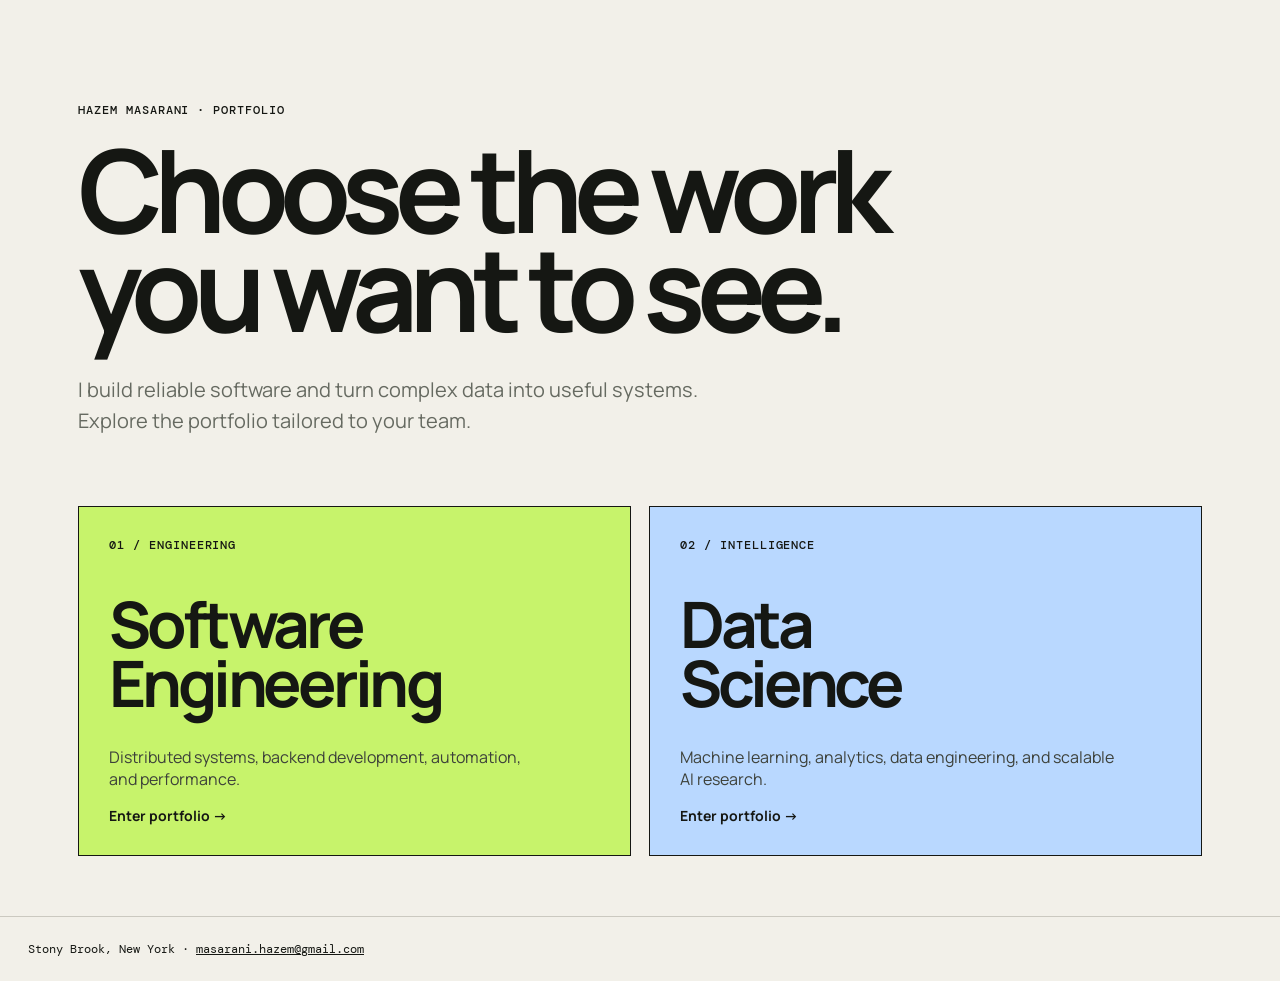
==== index.html @ bd85da00 "Build role-specific portfolio sites and resumes" ====
<!doctype html><html lang="en"><head><meta charset="UTF-8"><meta name="viewport" content="width=device-width,initial-scale=1"><meta name="description" content="Hazem Masarani — software engineer and data scientist."><title>Hazem Masarani</title><link rel="stylesheet" href="assets/site.css"></head><body class="gateway"><main><p class="eyebrow">HAZEM MASARANI · PORTFOLIO</p><h1>Choose the work<br>you want to see.</h1><p class="lede">I build reliable software and turn complex data into useful systems. Explore the portfolio tailored to your team.</p><div class="paths"><a class="path" href="software/"><span>01 / ENGINEERING</span><h2>Software<br>Engineering</h2><p>Distributed systems, backend development, automation, and performance.</p><b>Enter portfolio →</b></a><a class="path data" href="data-science/"><span>02 / INTELLIGENCE</span><h2>Data<br>Science</h2><p>Machine learning, analytics, data engineering, and scalable AI research.</p><b>Enter portfolio →</b></a></div></main><footer>Stony Brook, New York · <a href="mailto:masarani.hazem@gmail.com">masarani.hazem@gmail.com</a></footer></body></html>
---- assets/site.css ----
@import url('https://fonts.googleapis.com/css2?family=DM+Mono:wght@400;500&family=Manrope:wght@400;500;600;700;800&display=swap');
:root{--ink:#151713;--paper:#f2f0e9;--lime:#c7f36b;--muted:#666a61;--line:#cbc9c0;--blue:#b9d8ff}*{box-sizing:border-box}html{scroll-behavior:smooth}body{margin:0;background:var(--paper);color:var(--ink);font-family:Manrope,Arial,sans-serif}a{color:inherit}.gateway main{max-width:1180px;margin:auto;padding:7vw 28px 60px}.eyebrow,.kicker,.label,.path span,.nav,.meta{font:500 12px DM Mono,monospace;letter-spacing:.08em;text-transform:uppercase}.gateway h1{font-size:clamp(54px,9vw,130px);line-height:.86;letter-spacing:-.075em;margin:22px 0 36px;max-width:1000px}.lede{font-size:20px;line-height:1.55;max-width:640px;color:var(--muted)}.paths{display:grid;grid-template-columns:1fr 1fr;gap:18px;margin-top:70px}.path{position:relative;text-decoration:none;border:1px solid var(--ink);padding:30px;min-height:330px;display:flex;flex-direction:column;transition:.25s}.path:first-child{background:var(--lime)}.path.data{background:var(--blue)}.path:hover{transform:translateY(-7px);box-shadow:8px 8px 0 var(--ink)}.path h2{font-size:clamp(38px,5vw,68px);line-height:.92;letter-spacing:-.06em;margin:42px 0 18px}.path p{max-width:440px;color:#3d413a}.path b{margin-top:auto;font-size:14px}.gateway footer{padding:24px 28px;border-top:1px solid var(--line);font:12px DM Mono,monospace}
.portfolio{--accent:var(--lime)}.portfolio.ds{--accent:var(--blue)}.nav{position:sticky;top:0;z-index:10;background:rgba(242,240,233,.93);backdrop-filter:blur(12px);display:flex;align-items:center;justify-content:space-between;padding:17px max(24px,4vw);border-bottom:1px solid var(--line)}.nav a{text-decoration:none}.nav-links{display:flex;gap:26px}.nav .brand{font-weight:500}.pill{background:var(--ink);color:white;padding:11px 15px}.hero{padding:clamp(60px,9vw,130px) max(24px,6vw) 70px;min-height:83vh;display:flex;flex-direction:column;justify-content:space-between}.hero h1{font-size:clamp(58px,10vw,148px);line-height:.82;letter-spacing:-.078em;margin:32px 0}.hero h1 em{font-style:normal;background:var(--accent);padding:0 .08em}.hero-bottom{display:grid;grid-template-columns:1.5fr 1fr;gap:50px;align-items:end}.hero-copy{font-size:clamp(19px,2vw,27px);line-height:1.45;max-width:760px}.availability{justify-self:end;border-left:3px solid var(--accent);padding-left:16px;color:var(--muted);max-width:290px}.section{padding:100px max(24px,6vw);border-top:1px solid var(--line)}.section-head{display:grid;grid-template-columns:1fr 3fr;margin-bottom:55px}.section h2{font-size:clamp(40px,6vw,80px);line-height:.95;letter-spacing:-.06em;margin:0}.project-grid{display:grid;grid-template-columns:repeat(12,1fr);gap:18px}.card{border:1px solid var(--ink);padding:28px;min-height:330px;grid-column:span 6;display:flex;flex-direction:column;background:#f8f7f2}.card.wide{grid-column:span 8}.card.small{grid-column:span 4}.card:hover{background:var(--accent)}.card h3{font-size:30px;line-height:1.05;letter-spacing:-.035em;margin:35px 0 16px}.card p{color:#50534d;line-height:1.6}.tags{display:flex;flex-wrap:wrap;gap:8px;margin-top:auto}.tags span{font:11px DM Mono;border:1px solid;padding:6px 8px}.card-link{text-decoration:none}.timeline{max-width:950px;margin-left:auto}.role{display:grid;grid-template-columns:180px 1fr;gap:25px;padding:30px 0;border-top:1px solid var(--line)}.role h3{font-size:25px;margin:0 0 5px}.role p{color:var(--muted);line-height:1.6}.skills{display:flex;flex-wrap:wrap;gap:10px;max-width:1000px;margin-left:auto}.skills span{border:1px solid;padding:12px 15px;font:13px DM Mono}.paper{background:var(--ink);color:white}.paper .paper-box{border:1px solid #555;padding:clamp(25px,5vw,70px);max-width:1100px;margin-left:auto}.paper h2{max-width:900px}.paper p{color:#b8bbb4;max-width:760px;line-height:1.7}.paper a{display:inline-block;margin-top:25px;background:var(--accent);color:var(--ink);padding:14px 18px;text-decoration:none;font-weight:700}.contact{background:var(--accent);text-align:center}.contact h2{font-size:clamp(50px,9vw,120px);margin-bottom:35px}.contact-links{display:flex;justify-content:center;flex-wrap:wrap;gap:12px}.contact-links a{border:1px solid;padding:12px 17px;text-decoration:none;font:13px DM Mono}.site-foot{display:flex;justify-content:space-between;padding:25px max(24px,6vw);font:11px DM Mono}.menu{display:none}@media(max-width:760px){.paths{grid-template-columns:1fr}.nav-links a:not(.pill){display:none}.hero-bottom,.section-head{grid-template-columns:1fr}.availability{justify-self:start}.card,.card.wide,.card.small{grid-column:span 12}.role{grid-template-columns:1fr}.section{padding-top:70px;padding-bottom:70px}.hero{min-height:75vh}.site-foot{gap:20px;flex-direction:column}}
@media(prefers-reduced-motion:reduce){html{scroll-behavior:auto}.path{transition:none}}
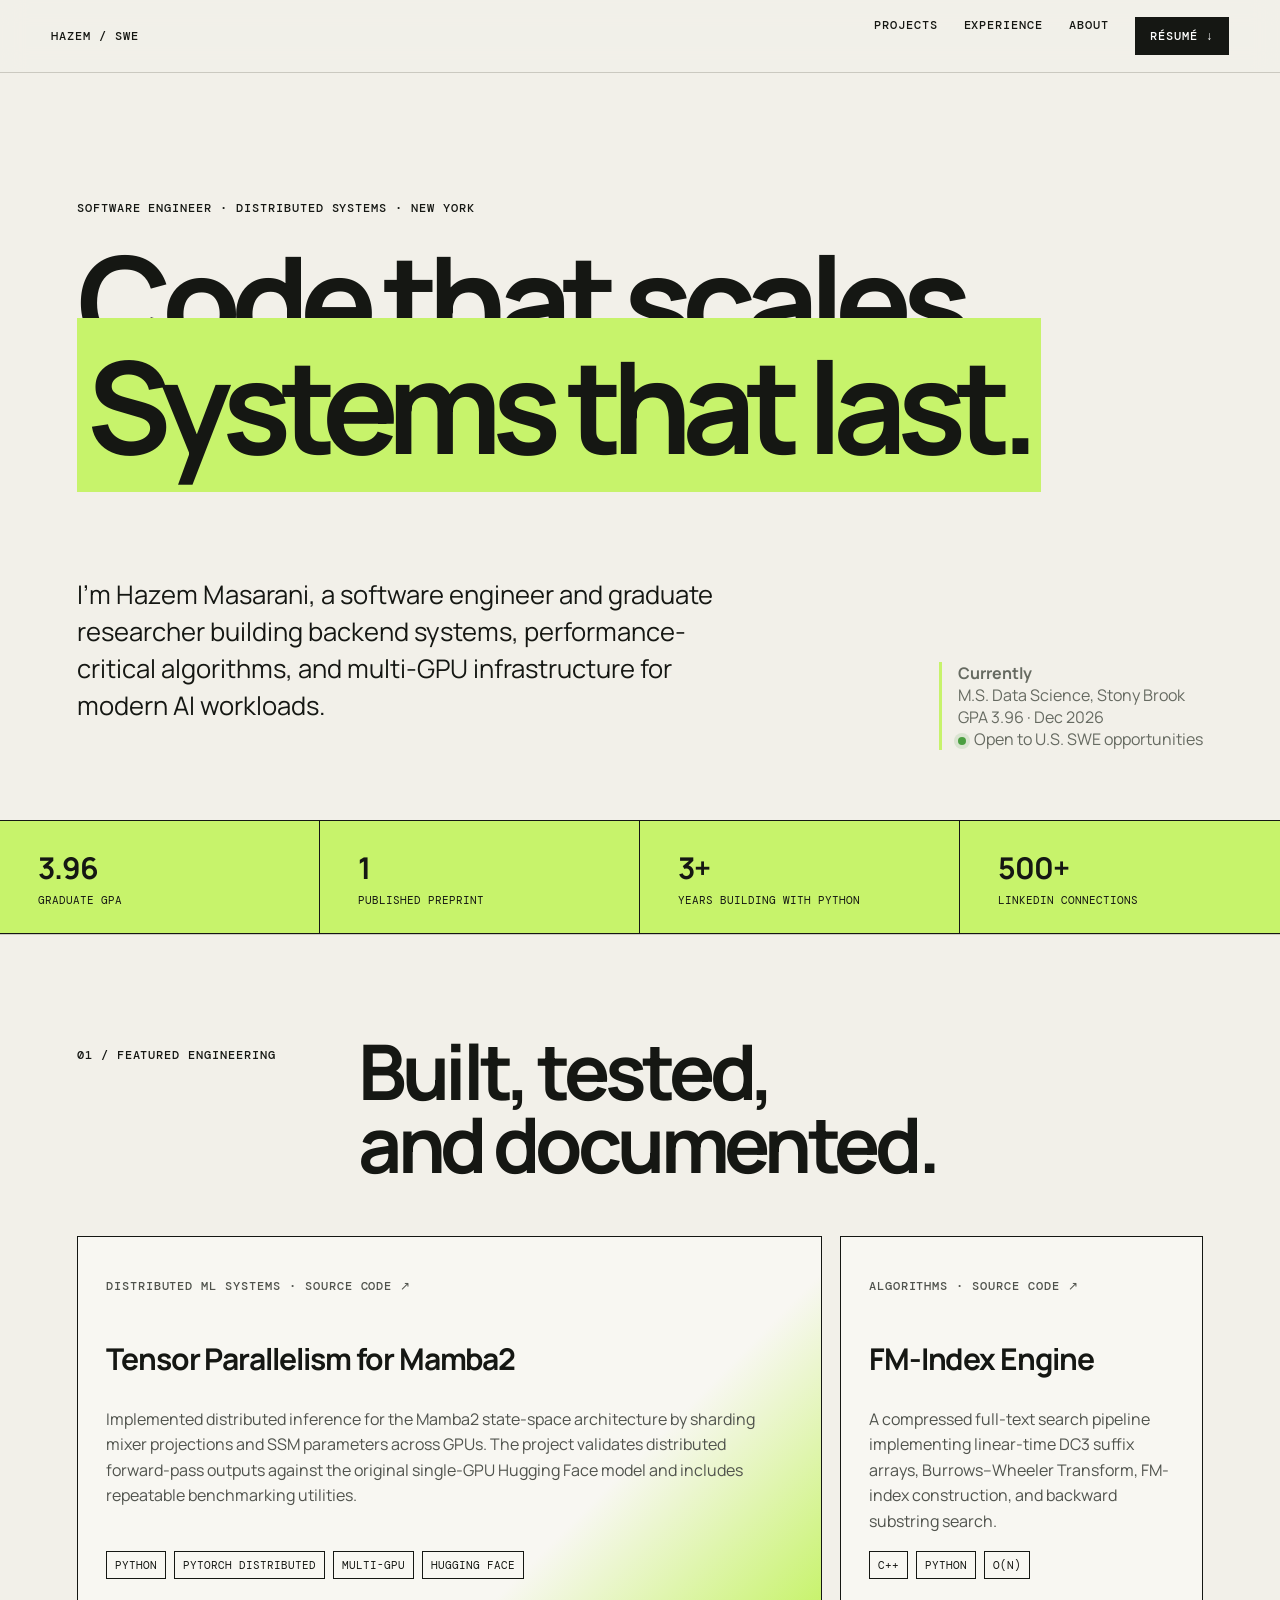
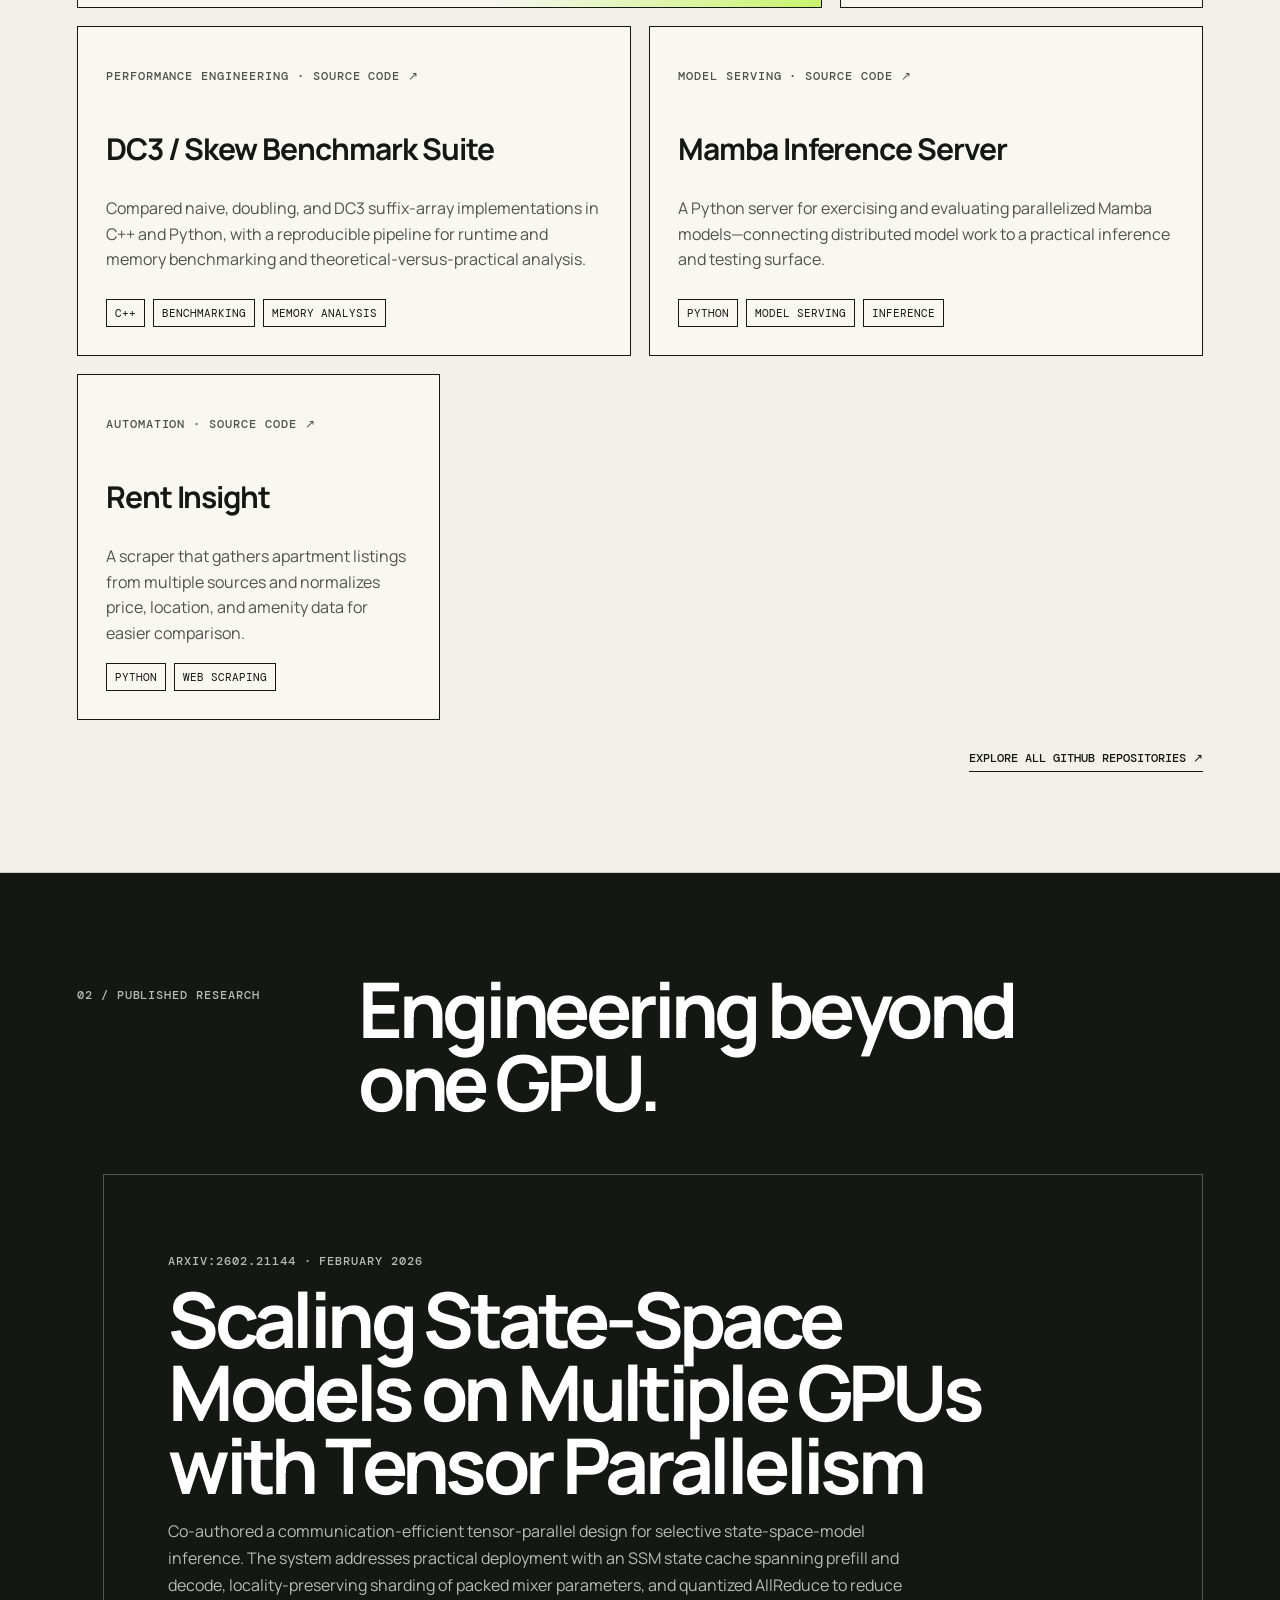
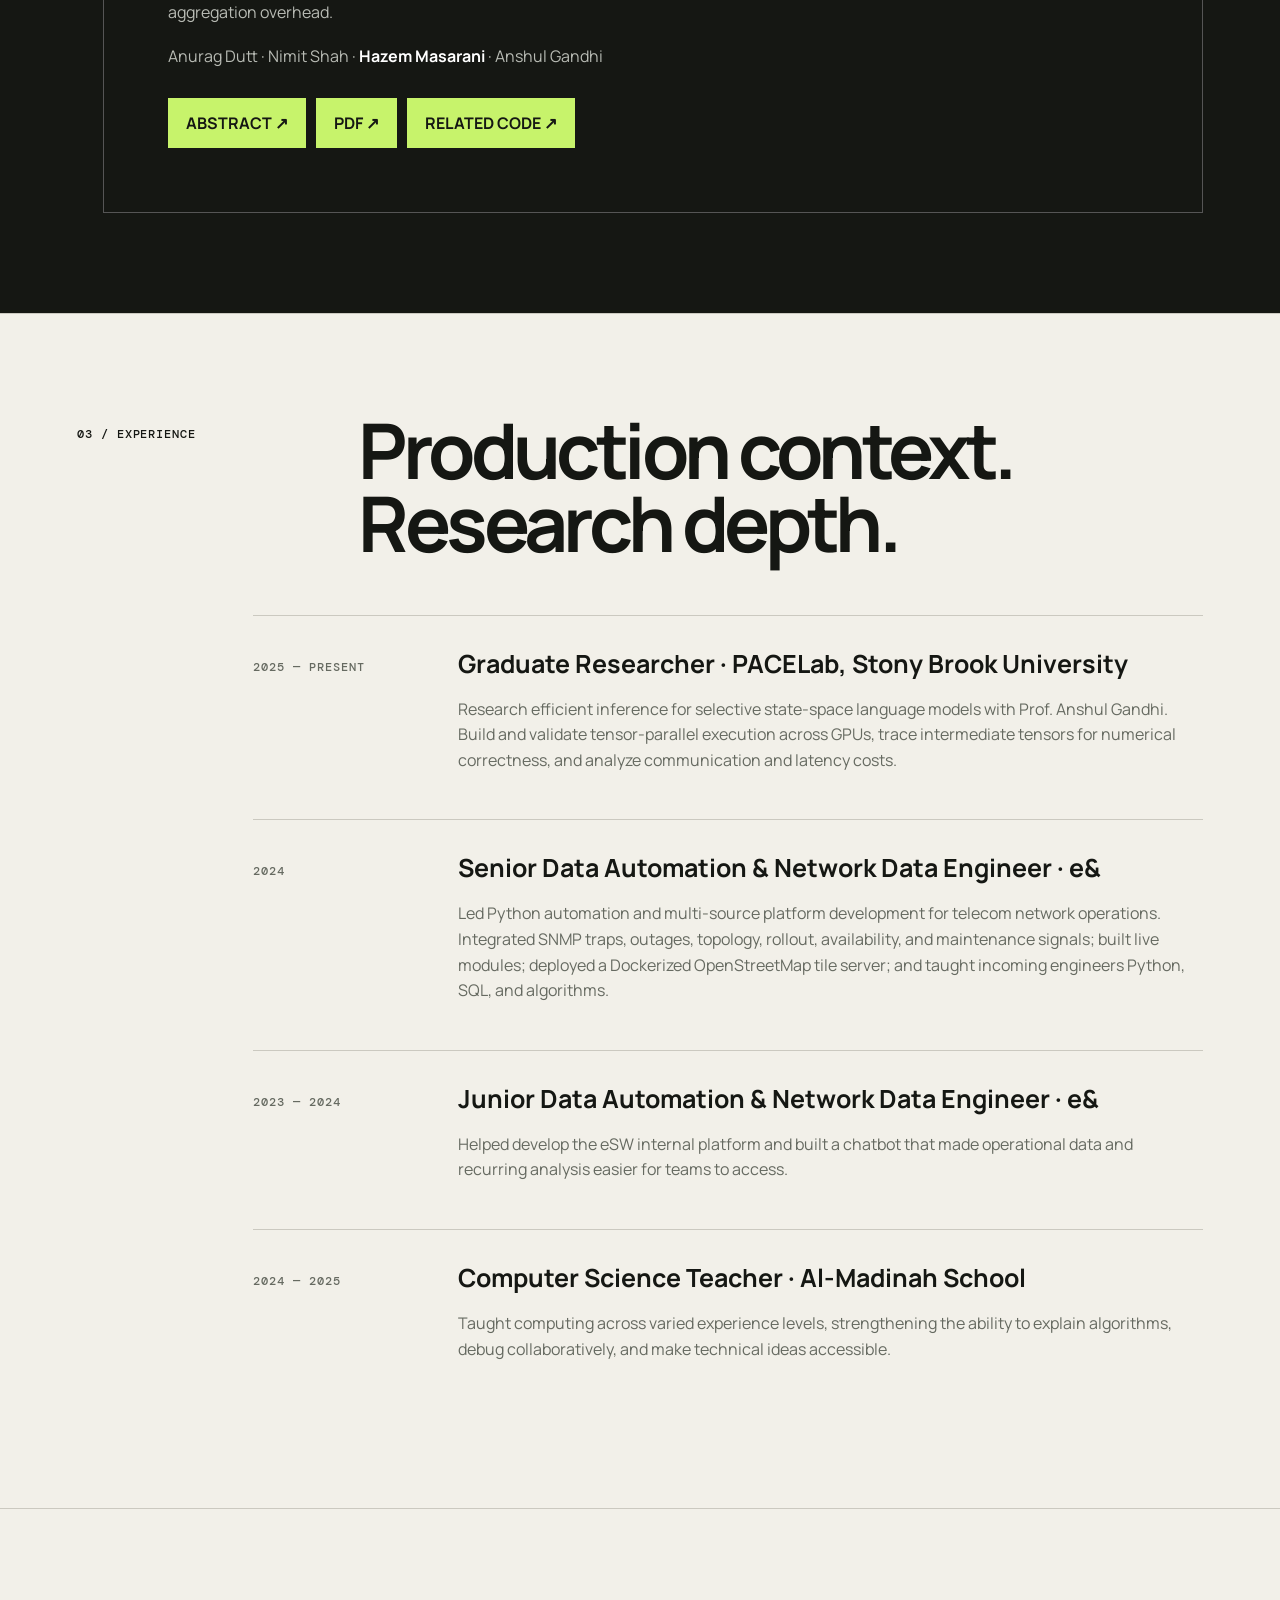
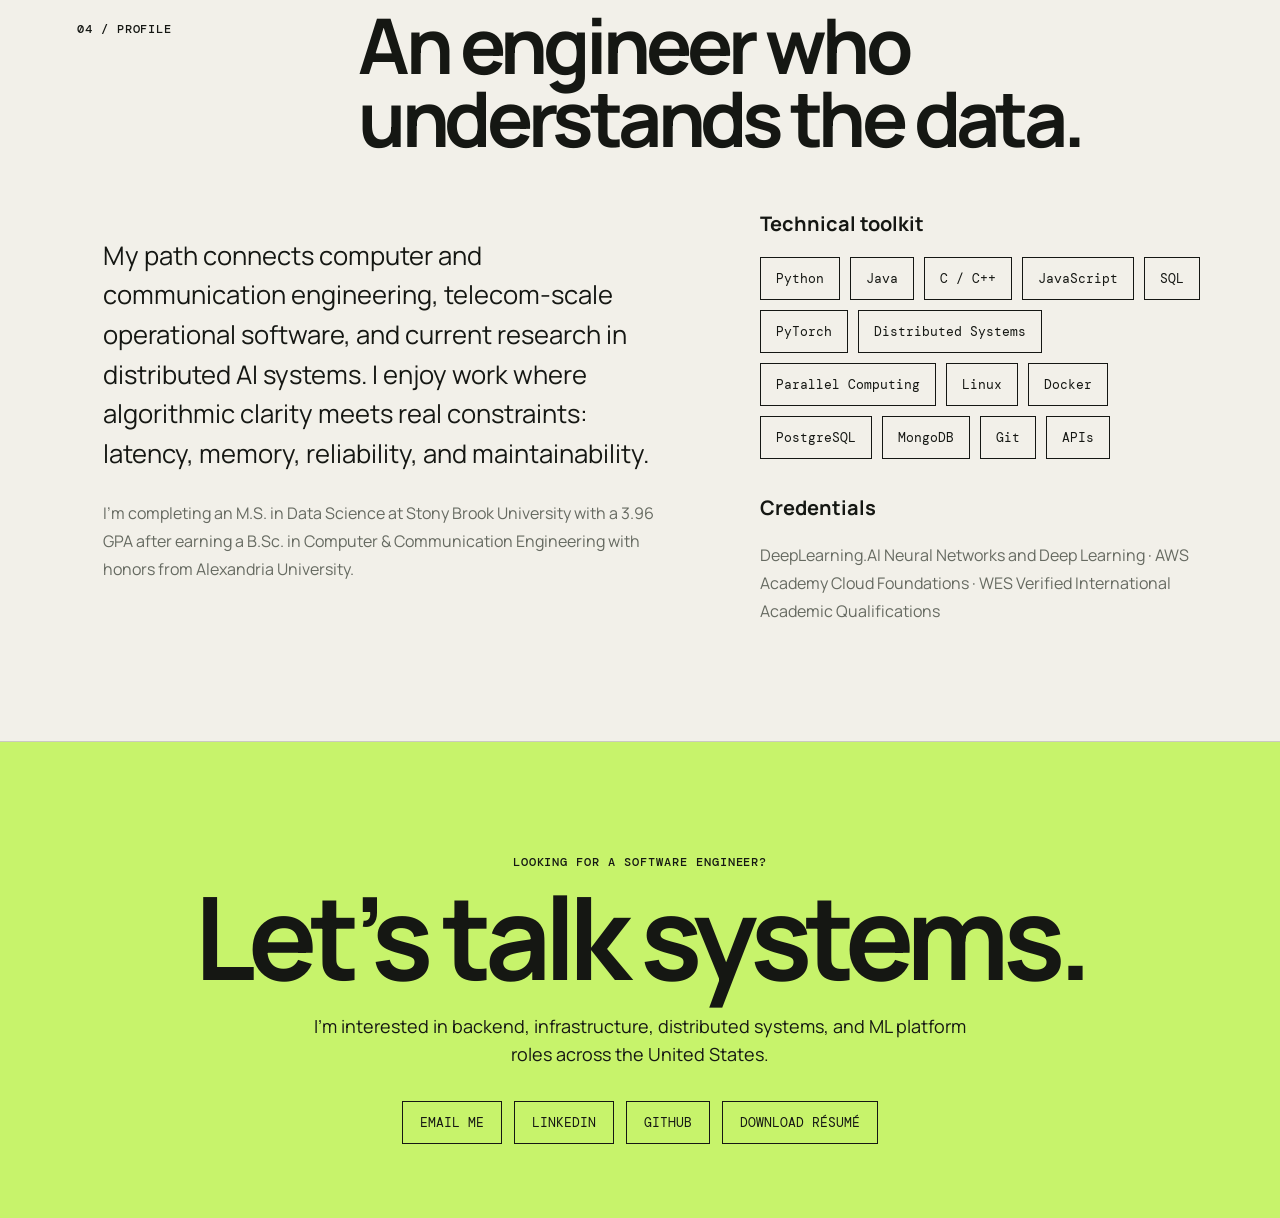
==== commit fca5080d: "Expand isolated portfolios and redesign resumes" ====
--- a/index.html
+++ b/index.html
@@ -1 +1 @@
-<!doctype html><html lang="en"><head><meta charset="UTF-8"><meta name="viewport" content="width=device-width,initial-scale=1"><meta name="description" content="Hazem Masarani — software engineer and data scientist."><title>Hazem Masarani</title><link rel="stylesheet" href="assets/site.css"></head><body class="gateway"><main><p class="eyebrow">HAZEM MASARANI · PORTFOLIO</p><h1>Choose the work<br>you want to see.</h1><p class="lede">I build reliable software and turn complex data into useful systems. Explore the portfolio tailored to your team.</p><div class="paths"><a class="path" href="software/"><span>01 / ENGINEERING</span><h2>Software<br>Engineering</h2><p>Distributed systems, backend development, automation, and performance.</p><b>Enter portfolio →</b></a><a class="path data" href="data-science/"><span>02 / INTELLIGENCE</span><h2>Data<br>Science</h2><p>Machine learning, analytics, data engineering, and scalable AI research.</p><b>Enter portfolio →</b></a></div></main><footer>Stony Brook, New York · <a href="mailto:masarani.hazem@gmail.com">masarani.hazem@gmail.com</a></footer></body></html>
+<!doctype html><html lang="en"><head><meta charset="UTF-8"><meta http-equiv="refresh" content="0; url=software/"><meta name="robots" content="noindex"><title>Hazem Masarani</title></head><body><p><a href="software/">Continue to Hazem Masarani’s portfolio</a></p></body></html>
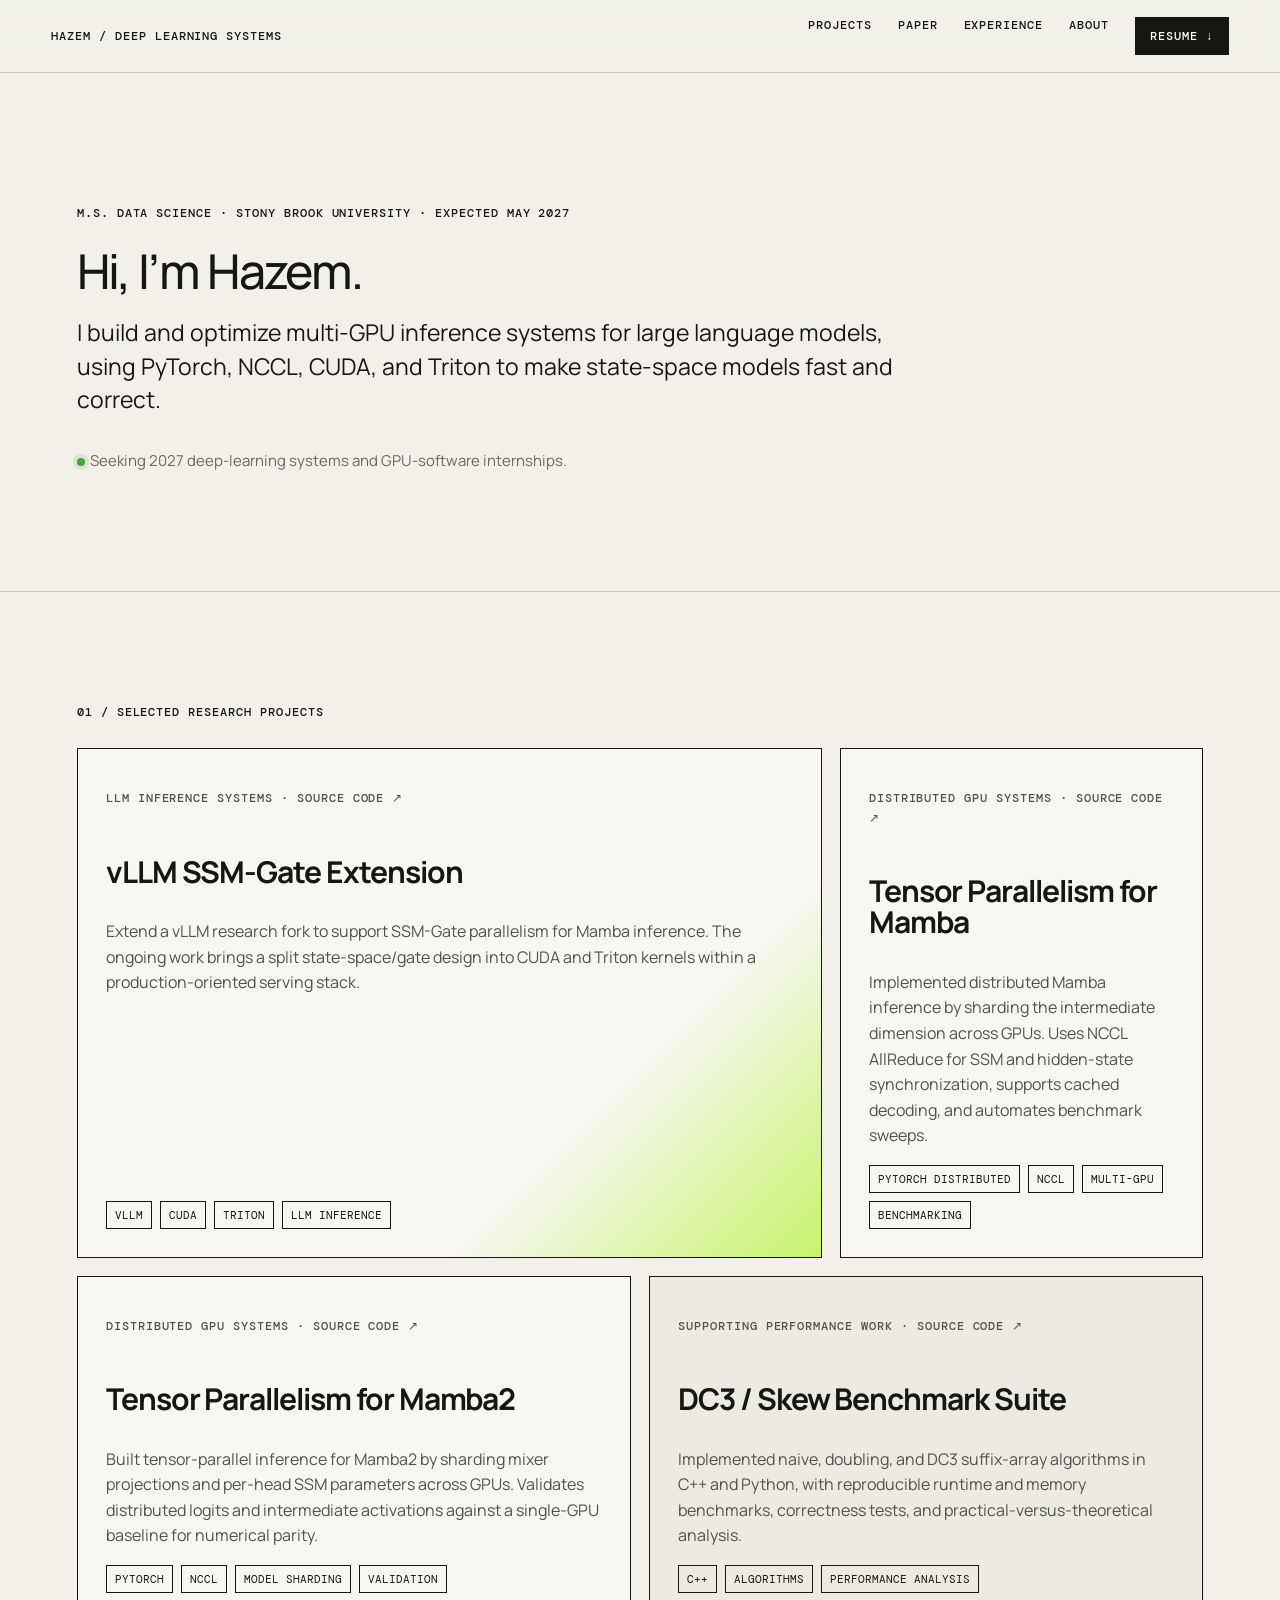
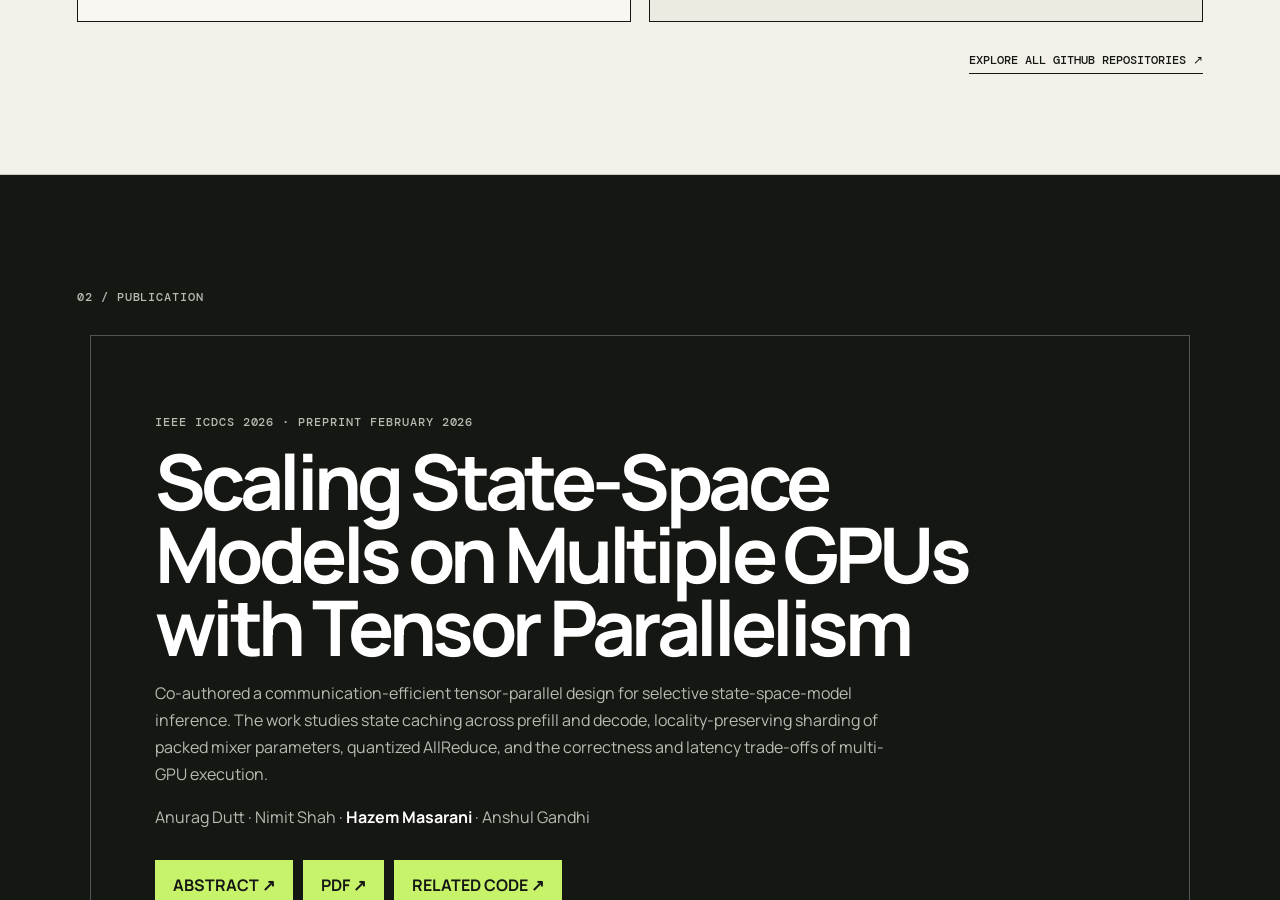
==== commit f336fdfe: "Publish portfolio at profile path" ====
--- a/index.html
+++ b/index.html
@@ -1 +1,13 @@
-<!doctype html><html lang="en"><head><meta charset="UTF-8"><meta http-equiv="refresh" content="0; url=software/"><meta name="robots" content="noindex"><title>Hazem Masarani</title></head><body><p><a href="software/">Continue to Hazem Masarani’s portfolio</a></p></body></html>
+<!doctype html>
+<html lang="en">
+<head>
+  <meta charset="UTF-8">
+  <meta http-equiv="refresh" content="0; url=profile/">
+  <meta name="robots" content="noindex">
+  <link rel="canonical" href="https://hazemmasarani.github.io/portfolio/profile/">
+  <title>Hazem Masarani</title>
+</head>
+<body>
+  <p><a href="profile/">Continue to Hazem Masarani's portfolio</a></p>
+</body>
+</html>
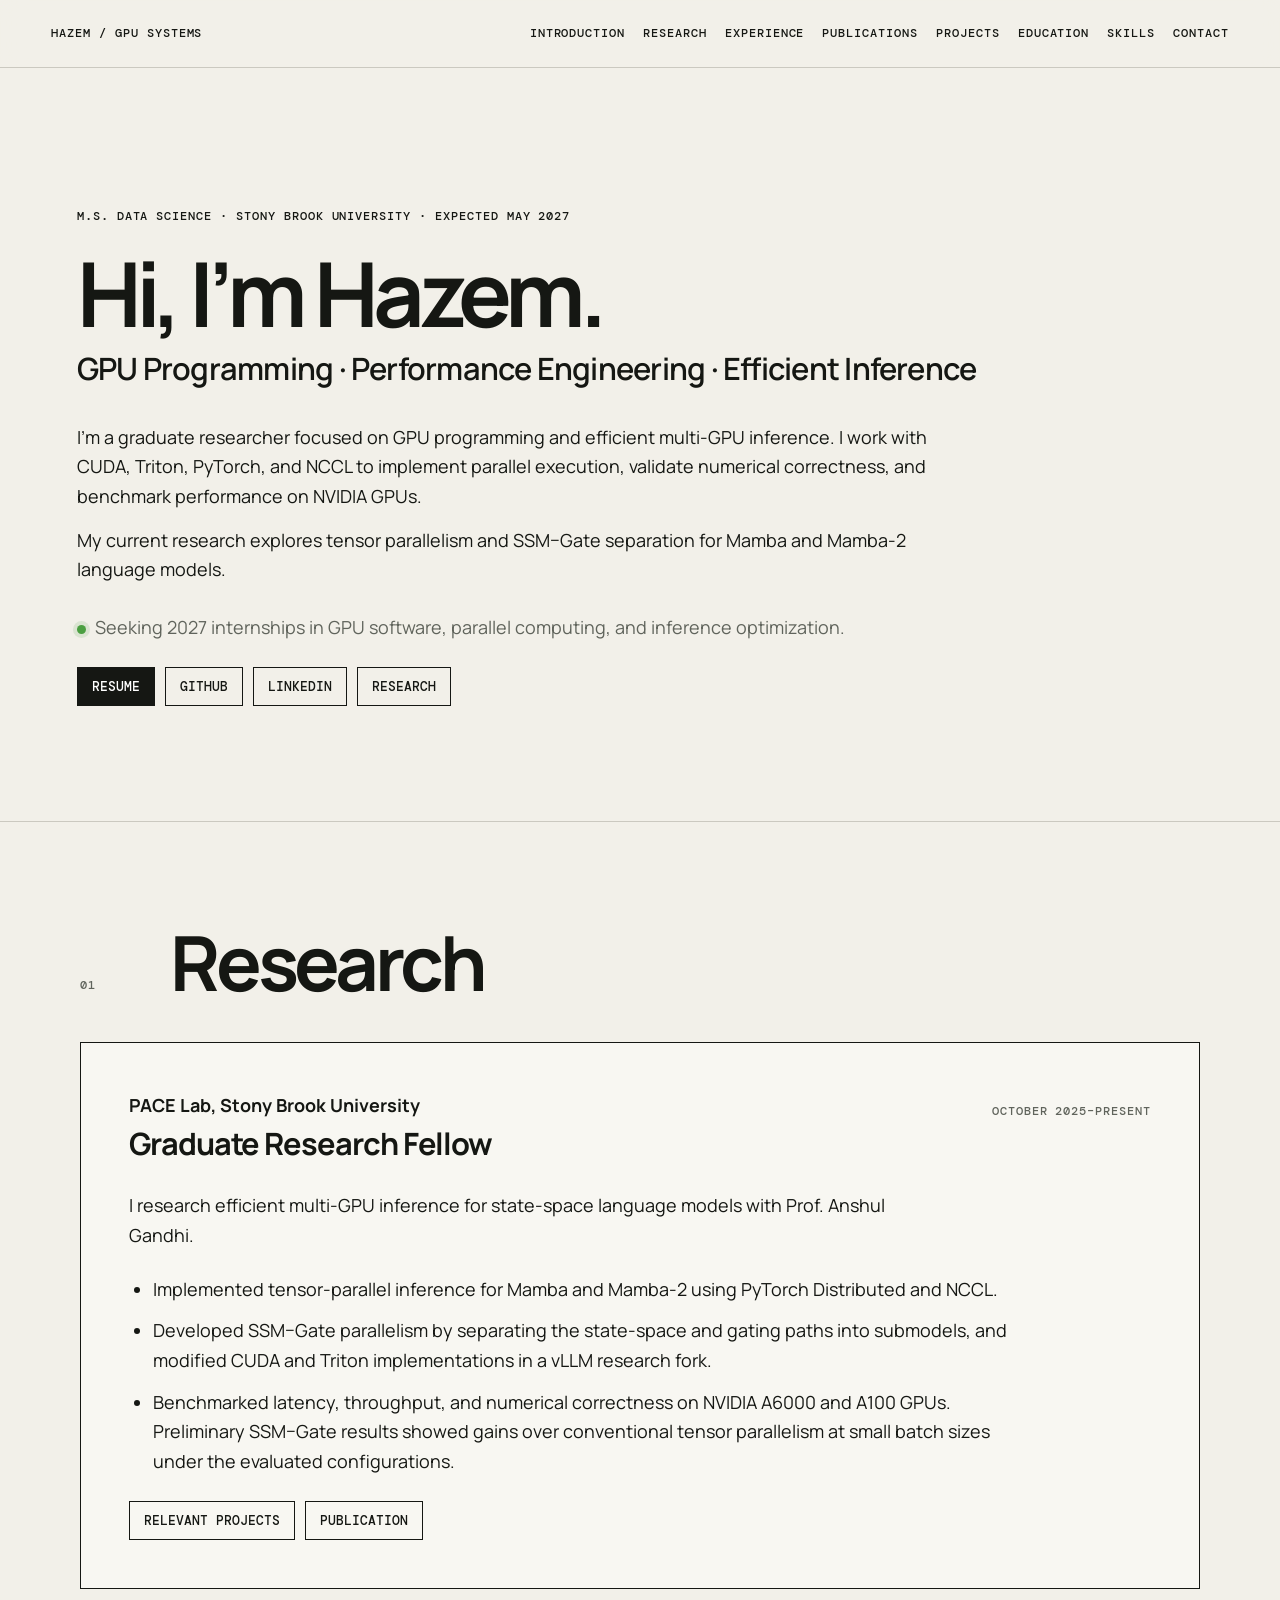
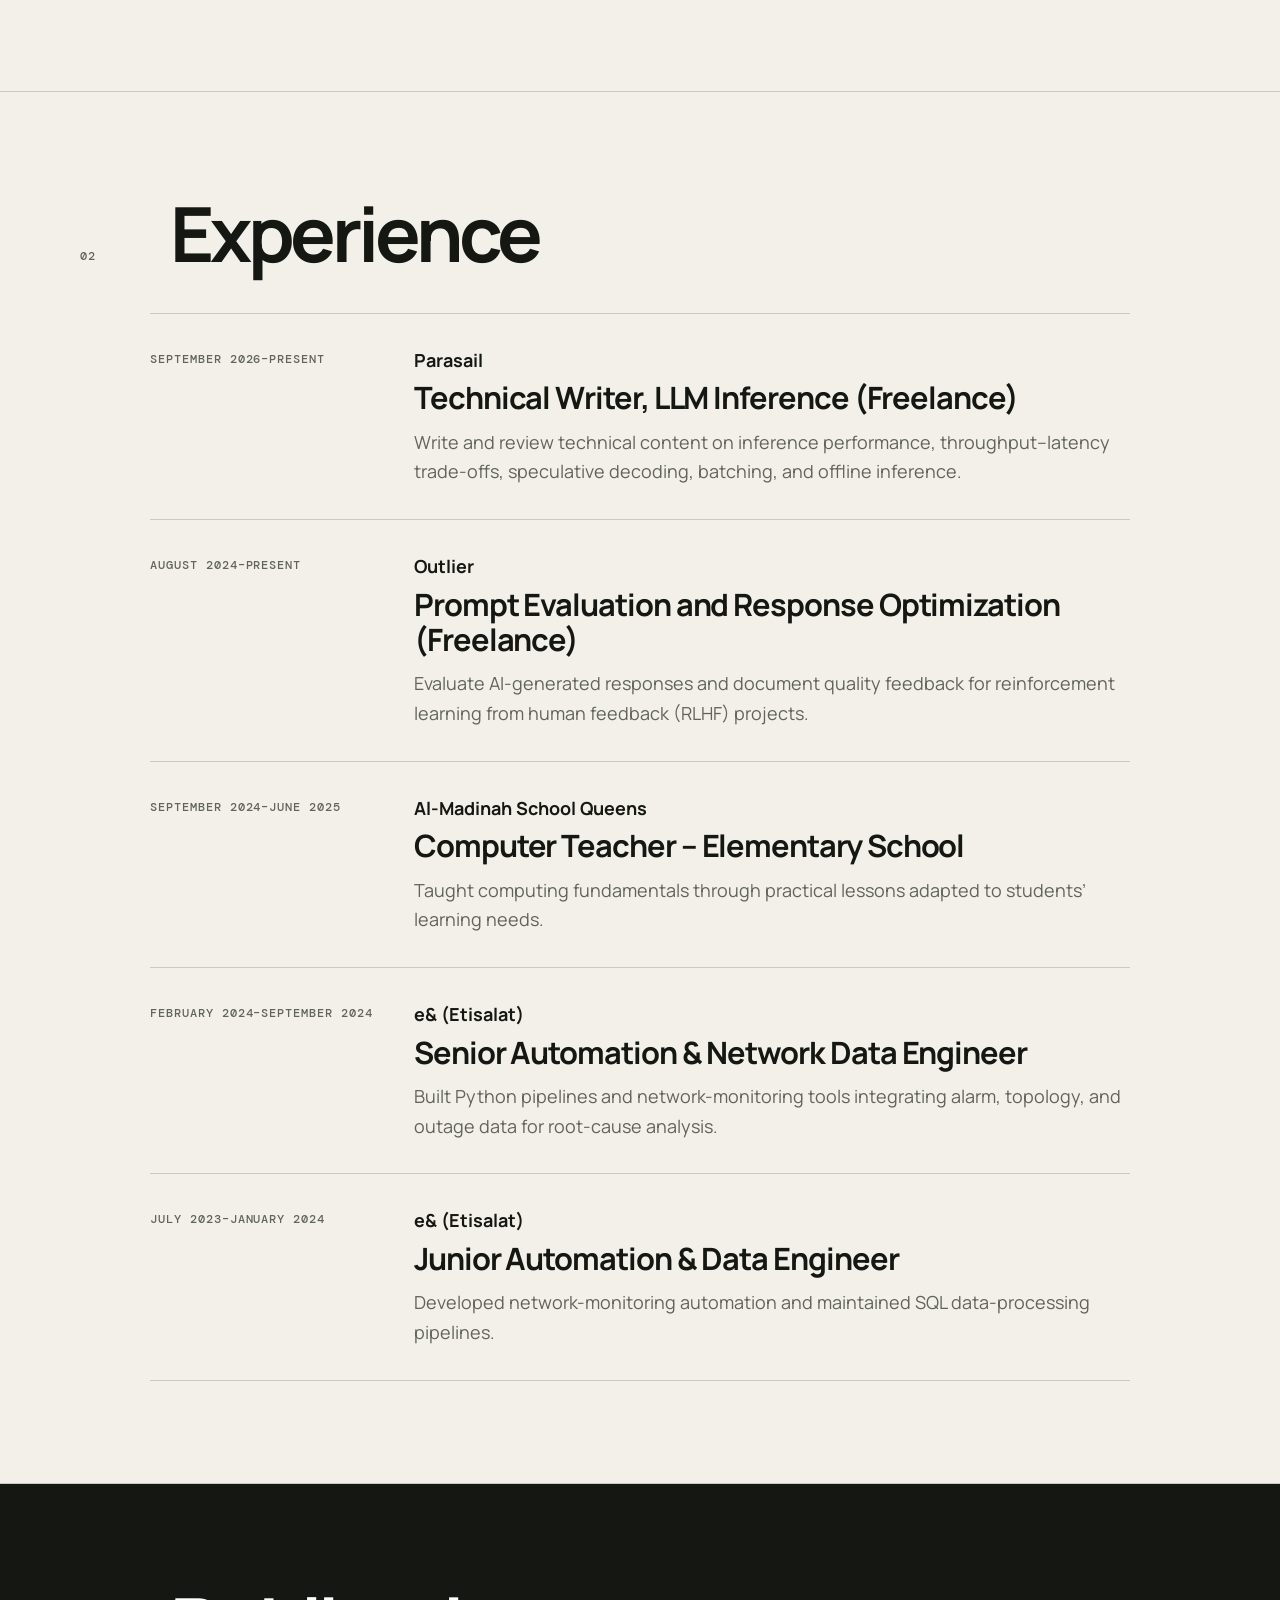
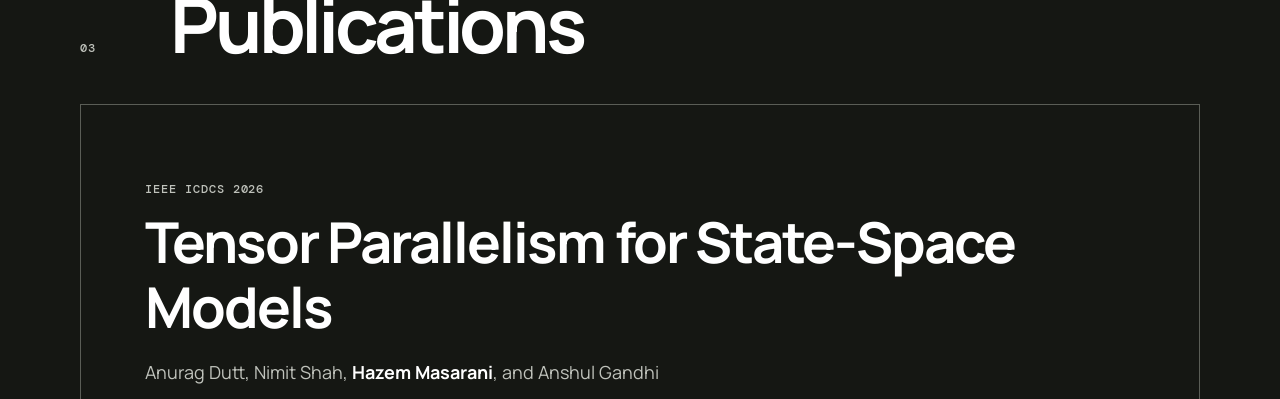
==== commit d67ca263: "Polish portfolio review details" ====
--- a/index.html
+++ b/index.html
@@ -1,10 +1,11 @@
-<!doctype html>
+<!DOCTYPE html>
 <html lang="en">
 <head>
   <meta charset="UTF-8">
   <meta http-equiv="refresh" content="0; url=profile/">
   <meta name="robots" content="noindex">
   <link rel="canonical" href="https://hazemmasarani.github.io/portfolio/profile/">
+  <link rel="icon" href="assets/favicon.svg" type="image/svg+xml">
   <title>Hazem Masarani</title>
 </head>
 <body>
